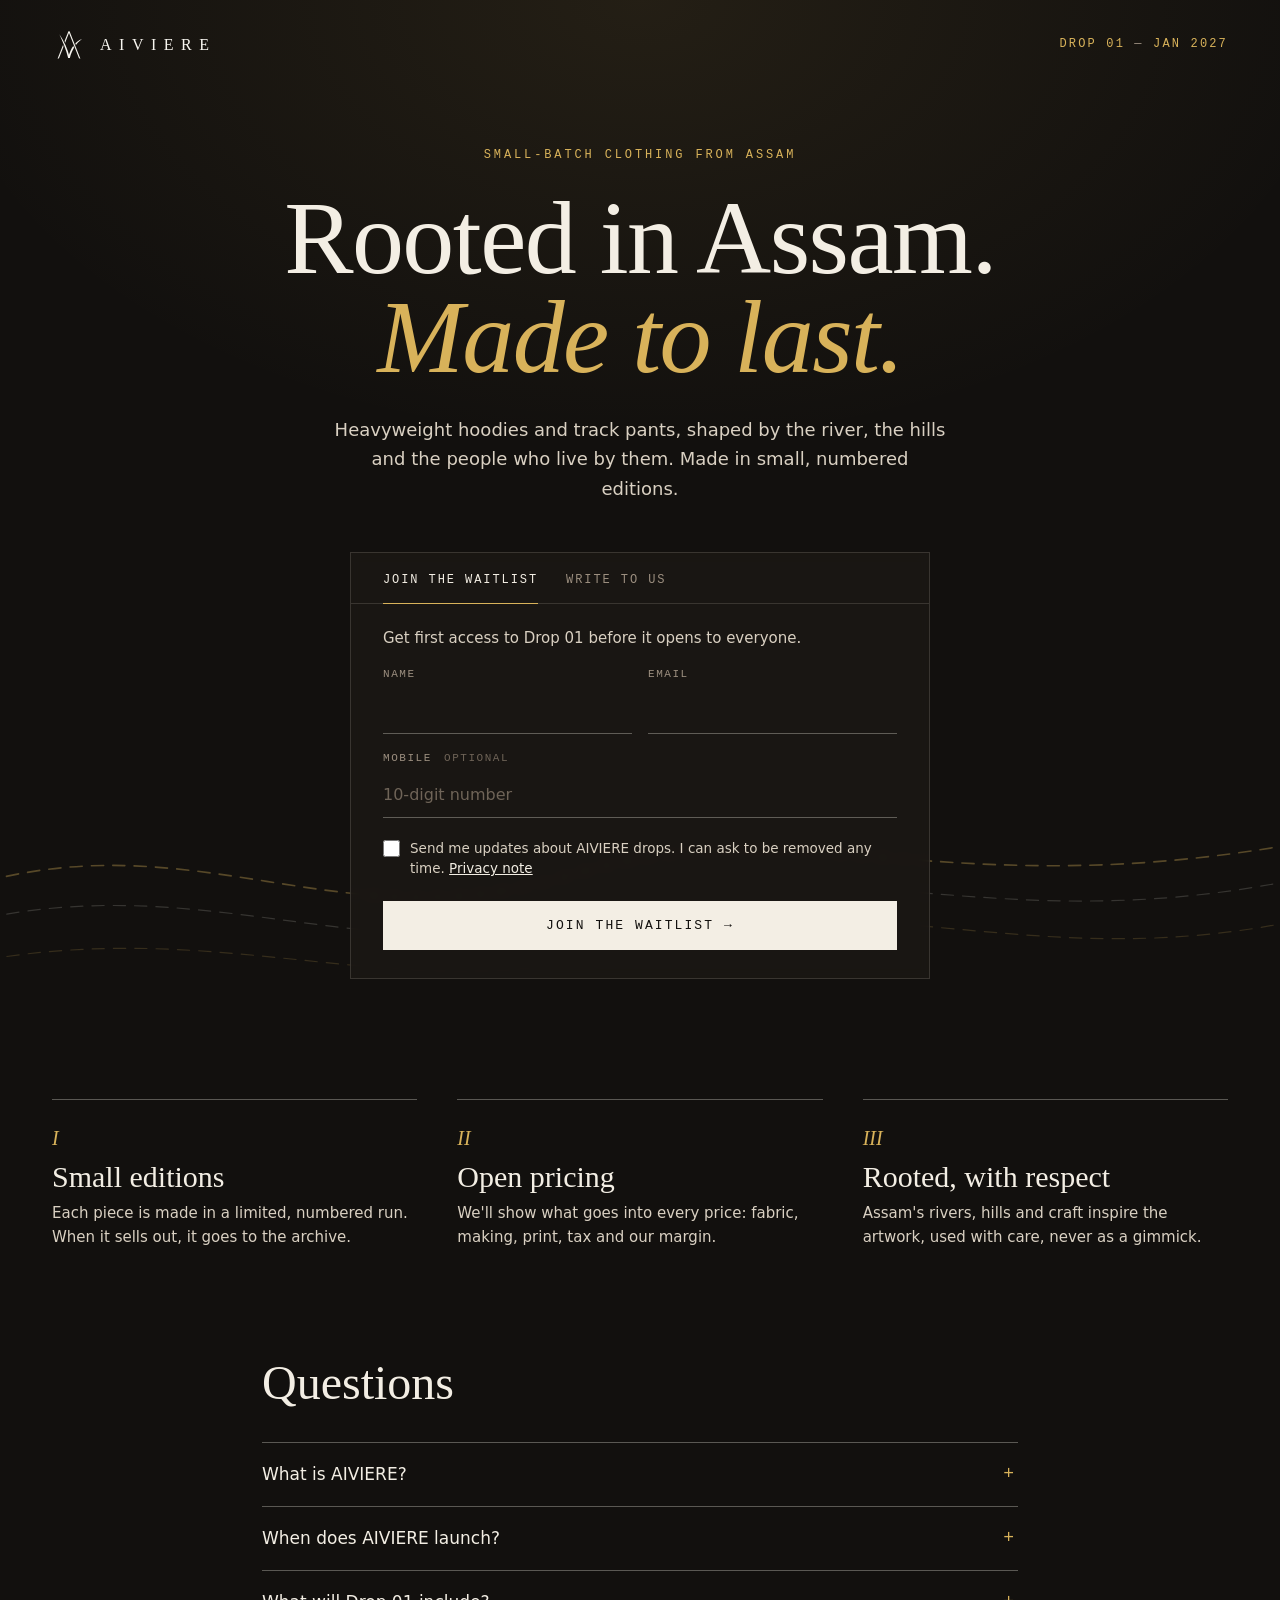
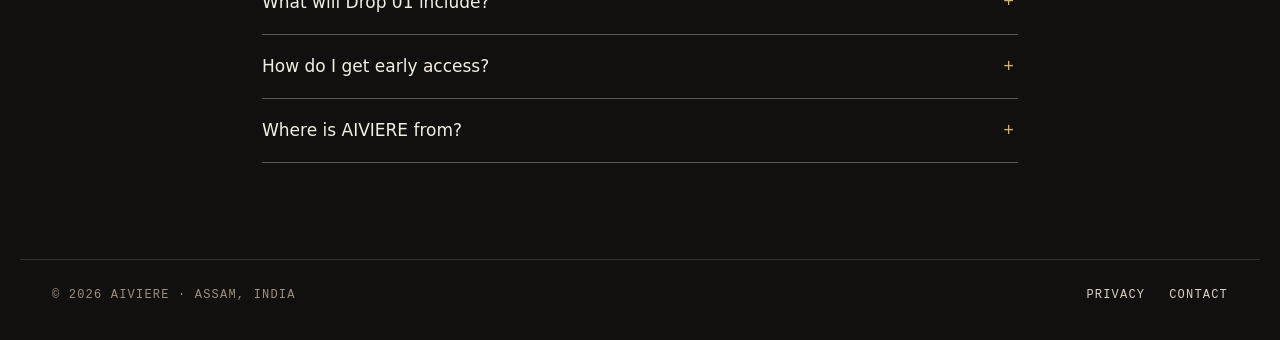
==== index.html @ 045b5335 "First version of the coming-soon page" ====
<!doctype html>
<html lang="en">
<head>
<meta charset="utf-8">
<meta http-equiv="Content-Security-Policy" content="default-src 'self'; style-src 'self' https://fonts.googleapis.com; font-src https://fonts.gstatic.com; img-src 'self' data:; script-src 'self'; connect-src https://api.web3forms.com; form-action 'none'; base-uri 'self'">
<meta name="viewport" content="width=device-width, initial-scale=1">
<title>AIVIERE — Clothing from Assam · Drop 01, January 2027</title>
<meta name="description" content="AIVIERE is a small-batch clothing label from Assam, India: heavyweight hoodies and track pants in limited, numbered editions. Drop 01 opens January 2027. Join the waitlist for early access.">
<link rel="canonical" href="https://aiviere.in/">
<meta name="theme-color" content="#12100E">
<meta property="og:type" content="website">
<meta property="og:site_name" content="AIVIERE">
<meta property="og:title" content="AIVIERE — Drop 01, January 2027">
<meta property="og:description" content="A small-batch clothing label from Assam. Join the waitlist for early access to Drop 01.">
<meta property="og:url" content="https://aiviere.in/">
<meta property="og:image" content="https://aiviere.in/assets/og-image.png">
<meta name="robots" content="index, follow">
<meta property="og:locale" content="en_IN">
<meta property="og:image:width" content="1200">
<meta property="og:image:height" content="630">
<meta property="og:image:alt" content="AIVIERE monogram">
<meta name="twitter:card" content="summary_large_image">
<meta name="twitter:title" content="AIVIERE — Drop 01, January 2027">
<meta name="twitter:description" content="A small-batch clothing label from Assam. Join the waitlist for early access to Drop 01.">
<meta name="twitter:image" content="https://aiviere.in/assets/og-image.png">
<script type="application/ld+json">
{
 "@context": "https://schema.org",
 "@graph": [
  {
   "@type": "Organization",
   "@id": "https://aiviere.in/#org",
   "name": "AIVIERE",
   "alternateName": "Aiviere",
   "url": "https://aiviere.in/",
   "logo": "https://aiviere.in/assets/og-image.png",
   "description": "Small-batch clothing label from Assam, India. Heavyweight hoodies and track pants in limited, numbered editions.",
   "address": {
    "@type": "PostalAddress",
    "addressRegion": "Assam",
    "addressCountry": "IN"
   }
  },
  {
   "@type": "WebSite",
   "@id": "https://aiviere.in/#website",
   "name": "AIVIERE",
   "url": "https://aiviere.in/",
   "inLanguage": "en-IN",
   "publisher": {
    "@id": "https://aiviere.in/#org"
   }
  },
  {
   "@type": "FAQPage",
   "@id": "https://aiviere.in/#faq",
   "mainEntity": [
    {
     "@type": "Question",
     "name": "What is AIVIERE?",
     "acceptedAnswer": {
      "@type": "Answer",
      "text": "AIVIERE is a small-batch clothing label from Assam, India. We make heavyweight hoodies and track pants in limited, numbered editions, with artwork inspired by Assam's rivers, hills and people."
     }
    },
    {
     "@type": "Question",
     "name": "When does AIVIERE launch?",
     "acceptedAnswer": {
      "@type": "Answer",
      "text": "Our first collection, Drop 01, opens in January 2027 on aiviere.in."
     }
    },
    {
     "@type": "Question",
     "name": "What will Drop 01 include?",
     "acceptedAnswer": {
      "@type": "Answer",
      "text": "Drop 01 is five pieces: three heavyweight hoodies and two pairs of track pants, each made in a limited, numbered edition."
     }
    },
    {
     "@type": "Question",
     "name": "How do I get early access?",
     "acceptedAnswer": {
      "@type": "Answer",
      "text": "Join the waitlist on this page. Waitlist members get first access to Drop 01 before it opens to everyone, and a note when it goes live."
     }
    },
    {
     "@type": "Question",
     "name": "Where is AIVIERE from?",
     "acceptedAnswer": {
      "@type": "Answer",
      "text": "AIVIERE is from Assam, in northeast India. The Brahmaputra, the hills and the craft of the region shape every design."
     }
    }
   ]
  }
 ]
}
</script>
<link rel="icon" href="assets/monogram-chocolate.svg" type="image/svg+xml">
<link rel="apple-touch-icon" href="assets/og-image.png">
<link rel="preconnect" href="https://fonts.googleapis.com">
<link rel="preconnect" href="https://fonts.gstatic.com" crossorigin>
<link href="https://fonts.googleapis.com/css2?family=Cormorant+Garamond:ital,wght@0,400;0,500;1,400&family=DM+Mono:wght@400;500&family=Hanken+Grotesk:wght@400;500;600&display=swap" rel="stylesheet">
<link rel="stylesheet" href="styles.css">
</head>
<body>

<header class="site-header">
  <a href="./" class="brand" aria-label="AIVIERE home">
    <img src="assets/monogram-ivory.svg" alt="" width="34" height="34">
    <img src="assets/wordmark-ivory.svg" alt="AIVIERE" class="wordmark">
  </a>
  <span class="header-note">Drop 01 <span class="sep">—</span> Jan 2027</span>
</header>

<main>
  <section class="hero">
    <svg class="river" viewBox="0 0 1440 600" preserveAspectRatio="none" aria-hidden="true">
      <path class="r r1" d="M-40,420 C220,360 380,470 640,410 C900,350 1060,440 1480,380"></path>
      <path class="r r2" d="M-40,450 C240,400 420,500 680,440 C940,380 1120,470 1480,410"></path>
      <path class="r r3" d="M-40,485 C260,440 460,530 720,470 C980,410 1160,500 1480,445"></path>
    </svg>

    <div class="hero-inner">
      <p class="eyebrow">Small-batch clothing from Assam</p>
      <h1>Rooted in Assam.<br><em>Made to last.</em></h1>
      <p class="lede">Heavyweight hoodies and track pants, shaped by the river, the hills and the people who live by them. Made in small, numbered editions.</p>

      <div class="card" id="join">
        <div class="tabs" role="tablist" aria-label="Choose a form">
          <button type="button" role="tab" id="tab-waitlist" aria-controls="form-waitlist" aria-selected="true" class="tab">Join the waitlist</button>
          <button type="button" role="tab" id="tab-contact" aria-controls="form-contact" aria-selected="false" class="tab" tabindex="-1">Write to us</button>
        </div>

        <form id="form-waitlist" class="form" role="tabpanel" aria-labelledby="tab-waitlist" novalidate>
          <input type="hidden" name="type" value="waitlist">
          <div class="hp" aria-hidden="true"><label>Website <input type="text" name="website" tabindex="-1" autocomplete="off"></label></div>
          <p class="form-intro">Get first access to Drop 01 before it opens to everyone.</p>
          <div class="row">
            <label class="field"><span>Name</span><input type="text" name="name" autocomplete="name" maxlength="80" required></label>
            <label class="field"><span>Email</span><input type="email" name="email" autocomplete="email" maxlength="120" required></label>
          </div>
          <label class="field"><span>Mobile <i>optional</i></span><input type="tel" name="phone" autocomplete="tel" inputmode="tel" maxlength="16" placeholder="10-digit number"></label>
          <label class="check"><input type="checkbox" name="consent" value="yes" required><span>Send me updates about AIVIERE drops. I can ask to be removed any time. <a href="privacy.html">Privacy note</a></span></label>
          <button type="submit" class="btn">Join the waitlist <span aria-hidden="true">→</span></button>
          <p class="status" role="status" aria-live="polite"></p>
        </form>

        <form id="form-contact" class="form" role="tabpanel" aria-labelledby="tab-contact" novalidate hidden>
          <input type="hidden" name="type" value="contact">
          <div class="hp" aria-hidden="true"><label>Website <input type="text" name="website" tabindex="-1" autocomplete="off"></label></div>
          <p class="form-intro">Questions, collaborations or press. We'll reply by email.</p>
          <div class="row">
            <label class="field"><span>Name</span><input type="text" name="name" autocomplete="name" maxlength="80" required></label>
            <label class="field"><span>Email</span><input type="email" name="email" autocomplete="email" maxlength="120" required></label>
          </div>
          <label class="field"><span>Message</span><textarea name="message" rows="4" maxlength="2000" required></textarea></label>
          <button type="submit" class="btn">Send message <span aria-hidden="true">→</span></button>
          <p class="status" role="status" aria-live="polite"></p>
        </form>

        <div class="done" hidden tabindex="-1">
          <img src="assets/monogram-ivory.svg" alt="" width="44" height="44">
          <h2 class="done-title">You're on the list.</h2>
          <p class="done-text">We'll write to you before Drop 01 opens.</p>
        </div>
      </div>
    </div>
  </section>

  <section class="pillars" aria-label="What AIVIERE stands for">
    <article>
      <span class="num">I</span>
      <h2>Small editions</h2>
      <p>Each piece is made in a limited, numbered run. When it sells out, it goes to the archive.</p>
    </article>
    <article>
      <span class="num">II</span>
      <h2>Open pricing</h2>
      <p>We'll show what goes into every price: fabric, making, print, tax and our margin.</p>
    </article>
    <article>
      <span class="num">III</span>
      <h2>Rooted, with respect</h2>
      <p>Assam's rivers, hills and craft inspire the artwork, used with care, never as a gimmick.</p>
    </article>
  </section>

  <section class="faq" id="faq" aria-labelledby="faq-title">
    <h2 id="faq-title">Questions</h2>
    <details>
      <summary>What is AIVIERE?</summary>
      <p>AIVIERE is a small-batch clothing label from Assam, India. We make heavyweight hoodies and track pants in limited, numbered editions, with artwork inspired by Assam's rivers, hills and people.</p>
    </details>
    <details>
      <summary>When does AIVIERE launch?</summary>
      <p>Our first collection, Drop 01, opens in January 2027 on aiviere.in.</p>
    </details>
    <details>
      <summary>What will Drop 01 include?</summary>
      <p>Drop 01 is five pieces: three heavyweight hoodies and two pairs of track pants, each made in a limited, numbered edition.</p>
    </details>
    <details>
      <summary>How do I get early access?</summary>
      <p>Join the waitlist on this page. Waitlist members get first access to Drop 01 before it opens to everyone, and a note when it goes live.</p>
    </details>
    <details>
      <summary>Where is AIVIERE from?</summary>
      <p>AIVIERE is from Assam, in northeast India. The Brahmaputra, the hills and the craft of the region shape every design.</p>
    </details>
  </section>
</main>

<footer class="site-footer">
  <p>© 2026 AIVIERE · Assam, India</p>
  <nav aria-label="Footer"><a href="privacy.html">Privacy</a><a href="#join" data-open="contact">Contact</a></nav>
</footer>

<script src="app.js" defer></script>
</body>
</html>
---- styles.css ----
:root {
  --bg: #12100E;
  --bg-2: #1B1814;
  --ivory: #F3EEE4;
  --text: #D9D0C2;
  --muted: #9C8F80;
  --line: rgba(243, 238, 228, 0.14);
  --line-strong: rgba(243, 238, 228, 0.32);
  --gold: #D8B25A;
  --gold-deep: #A67C00;
  --error: #F08A7A;
  --serif: 'Cormorant Garamond', Georgia, serif;
  --sans: 'Hanken Grotesk', system-ui, -apple-system, 'Segoe UI', sans-serif;
  --mono: 'DM Mono', ui-monospace, Menlo, monospace;
}

*, *::before, *::after { box-sizing: border-box; }
[hidden] { display: none !important; }
html { -webkit-text-size-adjust: 100%; scroll-behavior: smooth; }
body {
  margin: 0;
  background: radial-gradient(ellipse 80% 640px at 50% 0%, rgba(216, 178, 90, 0.09), transparent 70%) no-repeat, var(--bg);
  color: var(--text);
  font-family: var(--sans);
  font-size: 16px;
  line-height: 1.6;
}
img { display: block; max-width: 100%; }
a { color: inherit; }
:focus-visible { outline: 2px solid var(--gold); outline-offset: 3px; }

/* Header */
.site-header {
  position: relative;
  z-index: 2;
  max-width: 1240px;
  margin: 0 auto;
  padding: 28px 32px;
  display: flex;
  justify-content: space-between;
  align-items: center;
}
.brand { display: flex; align-items: center; gap: 14px; text-decoration: none; }
.brand .wordmark { height: 16px; width: auto; }
.header-note {
  font-family: var(--mono);
  font-size: 12px;
  letter-spacing: 0.18em;
  text-transform: uppercase;
  color: var(--gold);
}
.header-note .sep { color: var(--muted); }

/* Hero */
.hero {
  position: relative;
  overflow: hidden;
  padding: 56px 32px 120px;
}
.river {
  position: absolute;
  left: 0;
  bottom: 0;
  width: 100%;
  height: 70%;
  pointer-events: none;
}
.river .r { fill: none; stroke-linecap: round; stroke-dasharray: 14 10; animation: flow 18s linear infinite; }
.river .r1 { stroke: rgba(216, 178, 90, 0.35); stroke-width: 1.4; }
.river .r2 { stroke: rgba(243, 238, 228, 0.16); stroke-width: 1; animation-duration: 24s; }
.river .r3 { stroke: rgba(216, 178, 90, 0.18); stroke-width: 1; animation-duration: 30s; }
@keyframes flow { to { stroke-dashoffset: -480; } }

.hero-inner {
  position: relative;
  z-index: 1;
  max-width: 760px;
  margin: 0 auto;
  text-align: center;
}
.eyebrow {
  margin: 0 0 24px;
  font-family: var(--mono);
  font-size: 12px;
  letter-spacing: 0.24em;
  text-transform: uppercase;
  color: var(--gold);
}
h1 {
  margin: 0;
  font-family: var(--serif);
  font-weight: 400;
  font-size: clamp(48px, 8.4vw, 104px);
  line-height: 0.95;
  letter-spacing: -0.015em;
  color: var(--ivory);
}
h1 em { font-style: italic; color: var(--gold); }
.lede {
  margin: 28px auto 0;
  max-width: 34em;
  font-size: 18px;
  line-height: 1.65;
  color: var(--text);
}

/* Form card */
.card {
  margin: 48px auto 0;
  max-width: 580px;
  text-align: left;
  background: rgba(27, 24, 20, 0.86);
  border: 1px solid var(--line);
  backdrop-filter: blur(6px);
  -webkit-backdrop-filter: blur(6px);
  padding: 0 32px 28px;
  scroll-margin-top: 24px;
}
.tabs { display: flex; gap: 28px; border-bottom: 1px solid var(--line); margin: 0 -32px 22px; padding: 0 32px; }
.tab {
  appearance: none;
  background: none;
  border: 0;
  border-bottom: 1px solid transparent;
  margin-bottom: -1px;
  padding: 20px 0 16px;
  font-family: var(--mono);
  font-size: 12px;
  letter-spacing: 0.16em;
  text-transform: uppercase;
  color: var(--muted);
  cursor: pointer;
}
.tab:hover { color: var(--ivory); }
.tab[aria-selected="true"] { color: var(--ivory); border-bottom-color: var(--gold); }

.form { display: flex; flex-direction: column; gap: 16px; }
.form-intro { margin: 0; font-size: 15px; color: var(--text); }
.row { display: grid; grid-template-columns: 1fr 1fr; gap: 16px; }
.field { display: flex; flex-direction: column; gap: 6px; }
.field > span {
  font-family: var(--mono);
  font-size: 11px;
  letter-spacing: 0.14em;
  text-transform: uppercase;
  color: var(--muted);
}
.field i { font-style: normal; color: #6F6458; margin-left: 4px; }
.field input, .field textarea {
  width: 100%;
  font: inherit;
  font-size: 16px;
  color: var(--ivory);
  background: transparent;
  border: 0;
  border-bottom: 1px solid var(--line-strong);
  border-radius: 0;
  padding: 8px 0 10px;
}
.field input::placeholder { color: #6F6458; }
.field textarea { resize: vertical; min-height: 96px; }
.field input:focus, .field textarea:focus { outline: none; border-bottom-color: var(--gold); }
.field input:focus-visible, .field textarea:focus-visible { outline: none; box-shadow: 0 1px 0 0 var(--gold); }
.field input[aria-invalid="true"], .field textarea[aria-invalid="true"] { border-bottom-color: var(--error); }
.check { display: flex; gap: 10px; align-items: flex-start; font-size: 13.5px; line-height: 1.5; color: var(--text); margin-top: 4px; }
.check input { width: 17px; height: 17px; margin: 2px 0 0; accent-color: var(--gold); flex: 0 0 auto; }
.check a { color: var(--ivory); }
.btn {
  appearance: none;
  border: 0;
  background: var(--ivory);
  color: var(--bg);
  font-family: var(--mono);
  font-size: 13px;
  font-weight: 500;
  letter-spacing: 0.16em;
  text-transform: uppercase;
  padding: 17px 20px;
  cursor: pointer;
  margin-top: 6px;
  transition: background 0.2s ease;
}
.btn:hover { background: var(--gold); }
.btn[disabled] { opacity: 0.6; cursor: wait; }
.status { margin: 0; min-height: 1.4em; font-size: 14px; }
.status:empty { display: none; }
.status.error { color: var(--error); }
.hp { position: absolute; left: -10000px; width: 1px; height: 1px; overflow: hidden; }

.done { text-align: center; padding: 40px 8px 20px; display: flex; flex-direction: column; align-items: center; gap: 10px; outline: none; }
.done-title { margin: 8px 0 0; font-family: var(--serif); font-weight: 400; font-size: 40px; line-height: 1.1; color: var(--ivory); }
.done-text { margin: 0; }

/* Pillars */
.pillars {
  max-width: 1240px;
  margin: 0 auto;
  padding: 0 32px 96px;
  display: grid;
  grid-template-columns: repeat(3, minmax(0, 1fr));
  gap: 40px;
}
.pillars article { border-top: 1px solid var(--line-strong); padding-top: 22px; }
.pillars .num { font-family: var(--serif); font-style: italic; font-size: 20px; color: var(--gold); }
.pillars h2 { margin: 6px 0 8px; font-family: var(--serif); font-weight: 400; font-size: 30px; line-height: 1.1; color: var(--ivory); }
.pillars p { margin: 0; font-size: 15px; color: var(--text); }

/* Footer */
.site-footer {
  border-top: 1px solid var(--line);
  max-width: 1240px;
  margin: 0 auto;
  padding: 26px 32px 34px;
  display: flex;
  flex-wrap: wrap;
  justify-content: space-between;
  gap: 12px 24px;
  font-family: var(--mono);
  font-size: 12px;
  letter-spacing: 0.1em;
  text-transform: uppercase;
  color: var(--muted);
}
.site-footer p { margin: 0; }
.site-footer nav { display: flex; gap: 24px; }
.site-footer a { text-decoration: none; color: var(--text); }
.site-footer a:hover { color: var(--gold); }

/* Privacy page */
.doc { max-width: 720px; margin: 0 auto; padding: 40px 32px 96px; }
.doc h1 { font-size: clamp(44px, 7vw, 72px); margin-top: 12px; }
.doc h2 { margin: 40px 0 8px; font-family: var(--serif); font-weight: 400; font-size: 30px; color: var(--ivory); }
.doc p, .doc li { font-size: 16px; }
.doc strong { color: var(--ivory); font-weight: 600; }
.doc a { color: var(--gold); }
.doc .updated { font-family: var(--mono); font-size: 12px; letter-spacing: 0.16em; text-transform: uppercase; color: var(--gold); margin: 0; }

@media (max-width: 860px) {
  .pillars { grid-template-columns: 1fr; gap: 28px; padding-bottom: 72px; }
}
@media (max-width: 560px) {
  .site-header { padding: 20px 16px; }
  .brand .wordmark { height: 13px; }
  .header-note { font-size: 10.5px; letter-spacing: 0.12em; }
  .hero { padding: 36px 16px 88px; }
  .lede { font-size: 16.5px; }
  .card { padding: 0 20px 22px; margin-top: 36px; }
  .tabs { margin: 0 -20px 20px; padding: 0 20px; gap: 22px; }
  .tab { font-size: 11px; letter-spacing: 0.12em; }
  .row { grid-template-columns: 1fr; }
  .pillars { padding: 0 16px 64px; }
  .site-footer { padding: 22px 16px 30px; }
  .doc { padding: 24px 16px 72px; }
}
@media (prefers-reduced-motion: reduce) {
  html { scroll-behavior: auto; }
  .river .r { animation: none; }
}

/* FAQ */
.faq { max-width: 820px; margin: 0 auto; padding: 0 32px 96px; }
.faq h2 { margin: 0 0 20px; font-family: var(--serif); font-weight: 400; font-size: clamp(34px, 5vw, 48px); color: var(--ivory); }
.faq details { border-top: 1px solid var(--line-strong); }
.faq details:last-of-type { border-bottom: 1px solid var(--line-strong); }
.faq summary {
  list-style: none;
  cursor: pointer;
  padding: 18px 36px 18px 0;
  position: relative;
  font-size: 17px;
  color: var(--ivory);
}
.faq summary::-webkit-details-marker { display: none; }
.faq summary::after {
  content: '+';
  position: absolute;
  right: 4px;
  top: 50%;
  transform: translateY(-50%);
  font-family: var(--mono);
  font-size: 18px;
  color: var(--gold);
}
.faq details[open] summary::after { content: '−'; }
.faq details p { margin: 0 0 20px; max-width: 40em; color: var(--text); }
@media (max-width: 560px) { .faq { padding: 0 16px 64px; } }
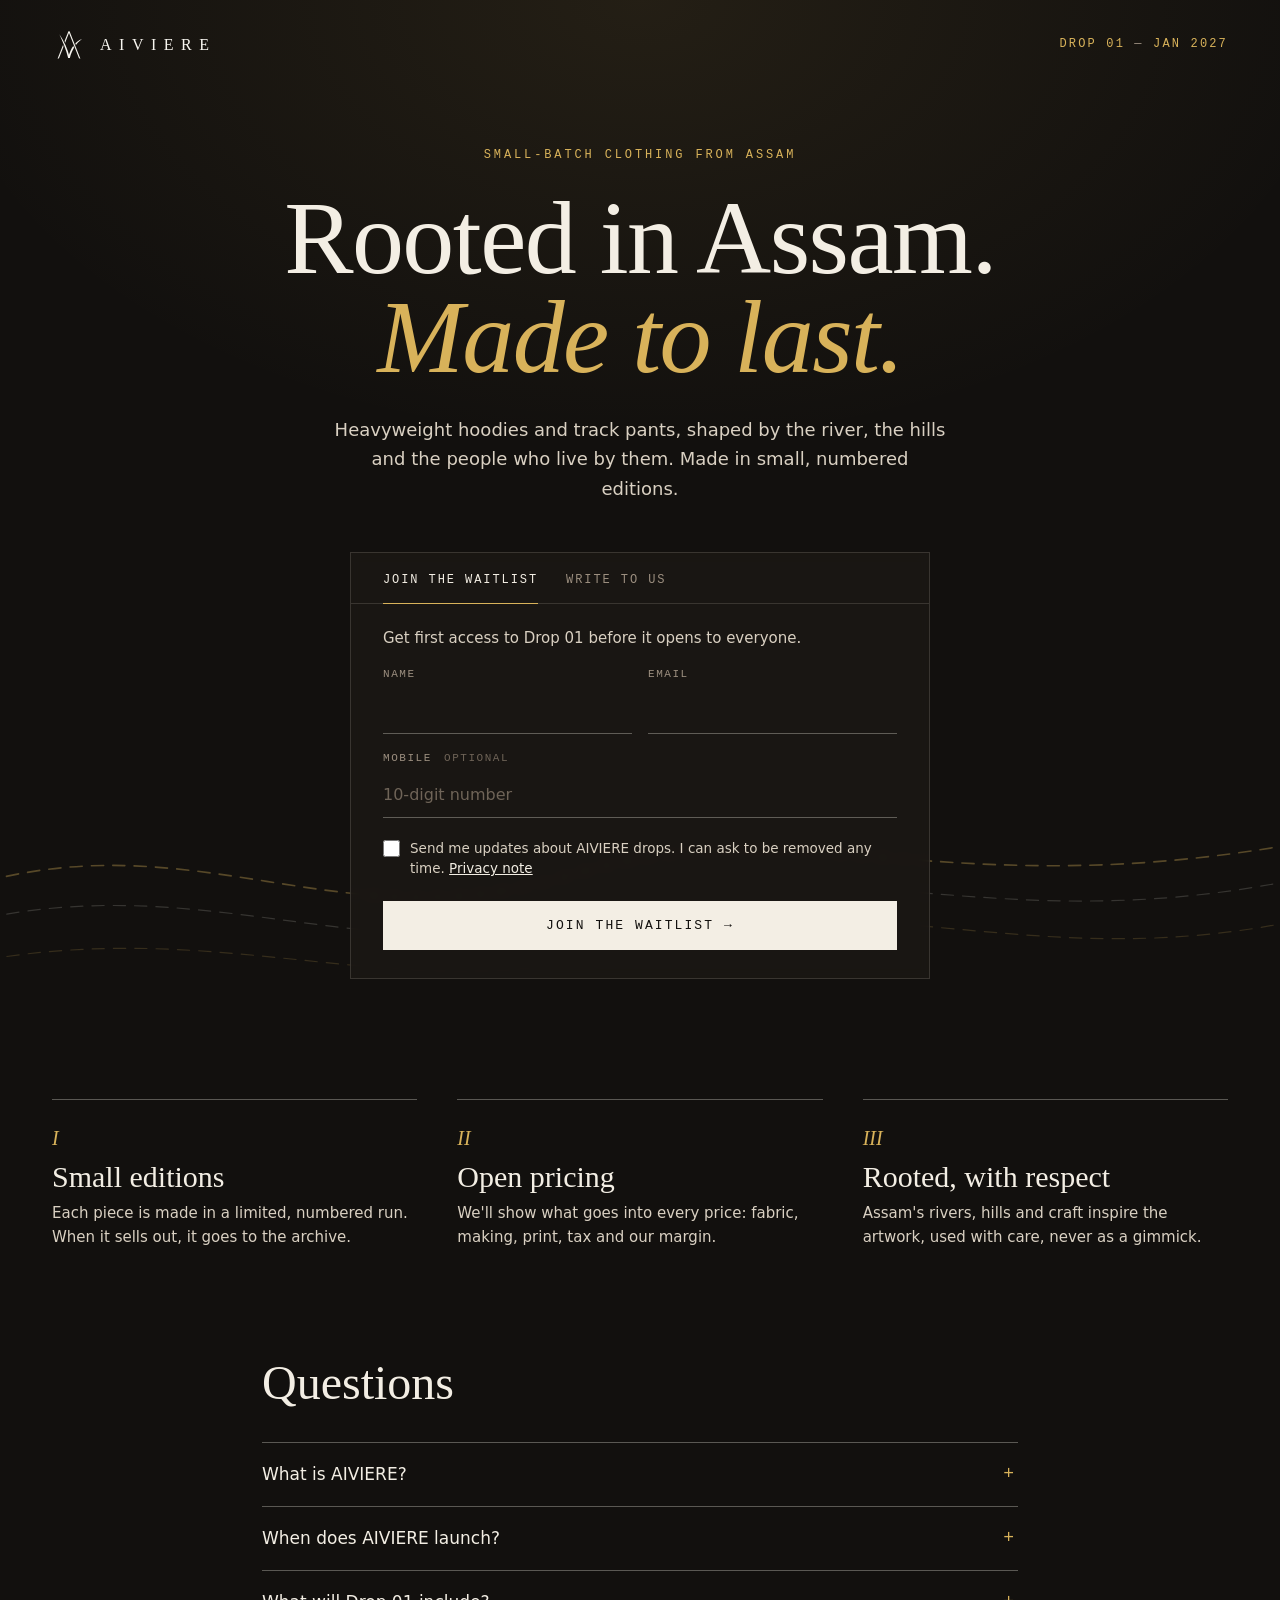
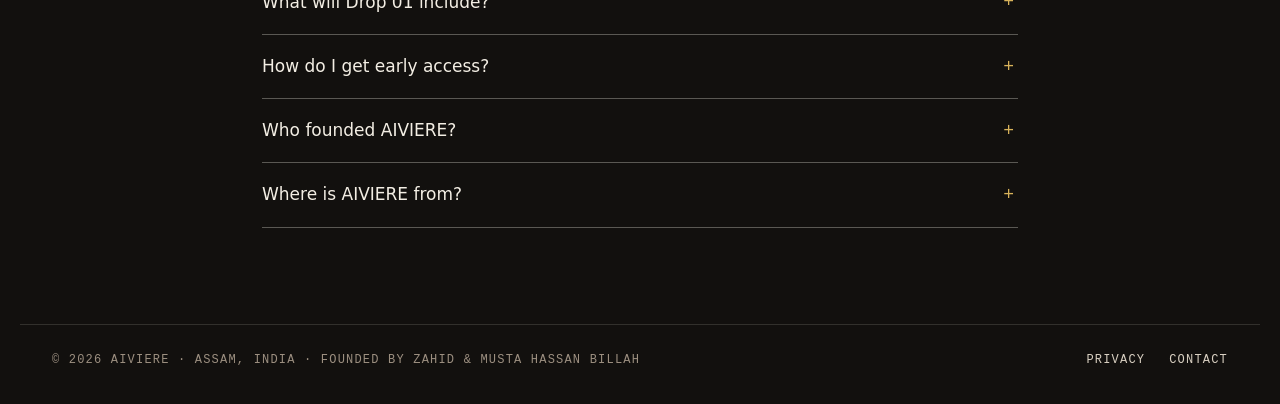
==== commit d67c71fe: "Founder profiles and name spelling" ====
--- a/index.html
+++ b/index.html
@@ -15,6 +15,7 @@
 <meta property="og:url" content="https://aiviere.in/">
 <meta property="og:image" content="https://aiviere.in/assets/og-image.png">
 <meta name="robots" content="index, follow">
+<meta name="author" content="Mozahidul Islam (Zahid) and Musta Hassan Billah">
 <meta property="og:locale" content="en_IN">
 <meta property="og:image:width" content="1200">
 <meta property="og:image:height" content="630">
@@ -39,7 +40,34 @@
     "@type": "PostalAddress",
     "addressRegion": "Assam",
     "addressCountry": "IN"
-   }
+   },
+   "founder": [
+    {
+     "@type": "Person",
+     "name": "Mozahidul Islam",
+     "alternateName": "Zahid",
+     "jobTitle": "Founder",
+     "worksFor": {
+      "@id": "https://aiviere.in/#org"
+     },
+     "sameAs": [
+      "https://www.instagram.com/__zahid02/",
+      "https://www.linkedin.com/in/mozahidul-islam-23ba0a2b8/"
+     ]
+    },
+    {
+     "@type": "Person",
+     "name": "Musta Hassan Billah",
+     "jobTitle": "Co-founder",
+     "worksFor": {
+      "@id": "https://aiviere.in/#org"
+     },
+     "sameAs": [
+      "https://www.instagram.com/be_a_billah/",
+      "https://www.linkedin.com/in/musta-hasan-billah-656588335/"
+     ]
+    }
+   ]
   },
   {
    "@type": "WebSite",
@@ -85,6 +113,14 @@
      "acceptedAnswer": {
       "@type": "Answer",
       "text": "Join the waitlist on this page. Waitlist members get first access to Drop 01 before it opens to everyone, and a note when it goes live."
+     }
+    },
+    {
+     "@type": "Question",
+     "name": "Who founded AIVIERE?",
+     "acceptedAnswer": {
+      "@type": "Answer",
+      "text": "AIVIERE was founded in Assam by Mozahidul Islam (known as Zahid), founder, and Musta Hassan Billah, co-founder."
      }
     },
     {
@@ -209,6 +245,10 @@
       <p>Join the waitlist on this page. Waitlist members get first access to Drop 01 before it opens to everyone, and a note when it goes live.</p>
     </details>
     <details>
+      <summary>Who founded AIVIERE?</summary>
+      <p>AIVIERE was founded in Assam by Mozahidul Islam (known as Zahid), founder, and Musta Hassan Billah, co-founder.</p>
+    </details>
+    <details>
       <summary>Where is AIVIERE from?</summary>
       <p>AIVIERE is from Assam, in northeast India. The Brahmaputra, the hills and the craft of the region shape every design.</p>
     </details>
@@ -216,7 +256,7 @@
 </main>
 
 <footer class="site-footer">
-  <p>© 2026 AIVIERE · Assam, India</p>
+  <p>© 2026 AIVIERE · Assam, India · Founded by Zahid &amp; Musta Hassan Billah</p>
   <nav aria-label="Footer"><a href="privacy.html">Privacy</a><a href="#join" data-open="contact">Contact</a></nav>
 </footer>
 
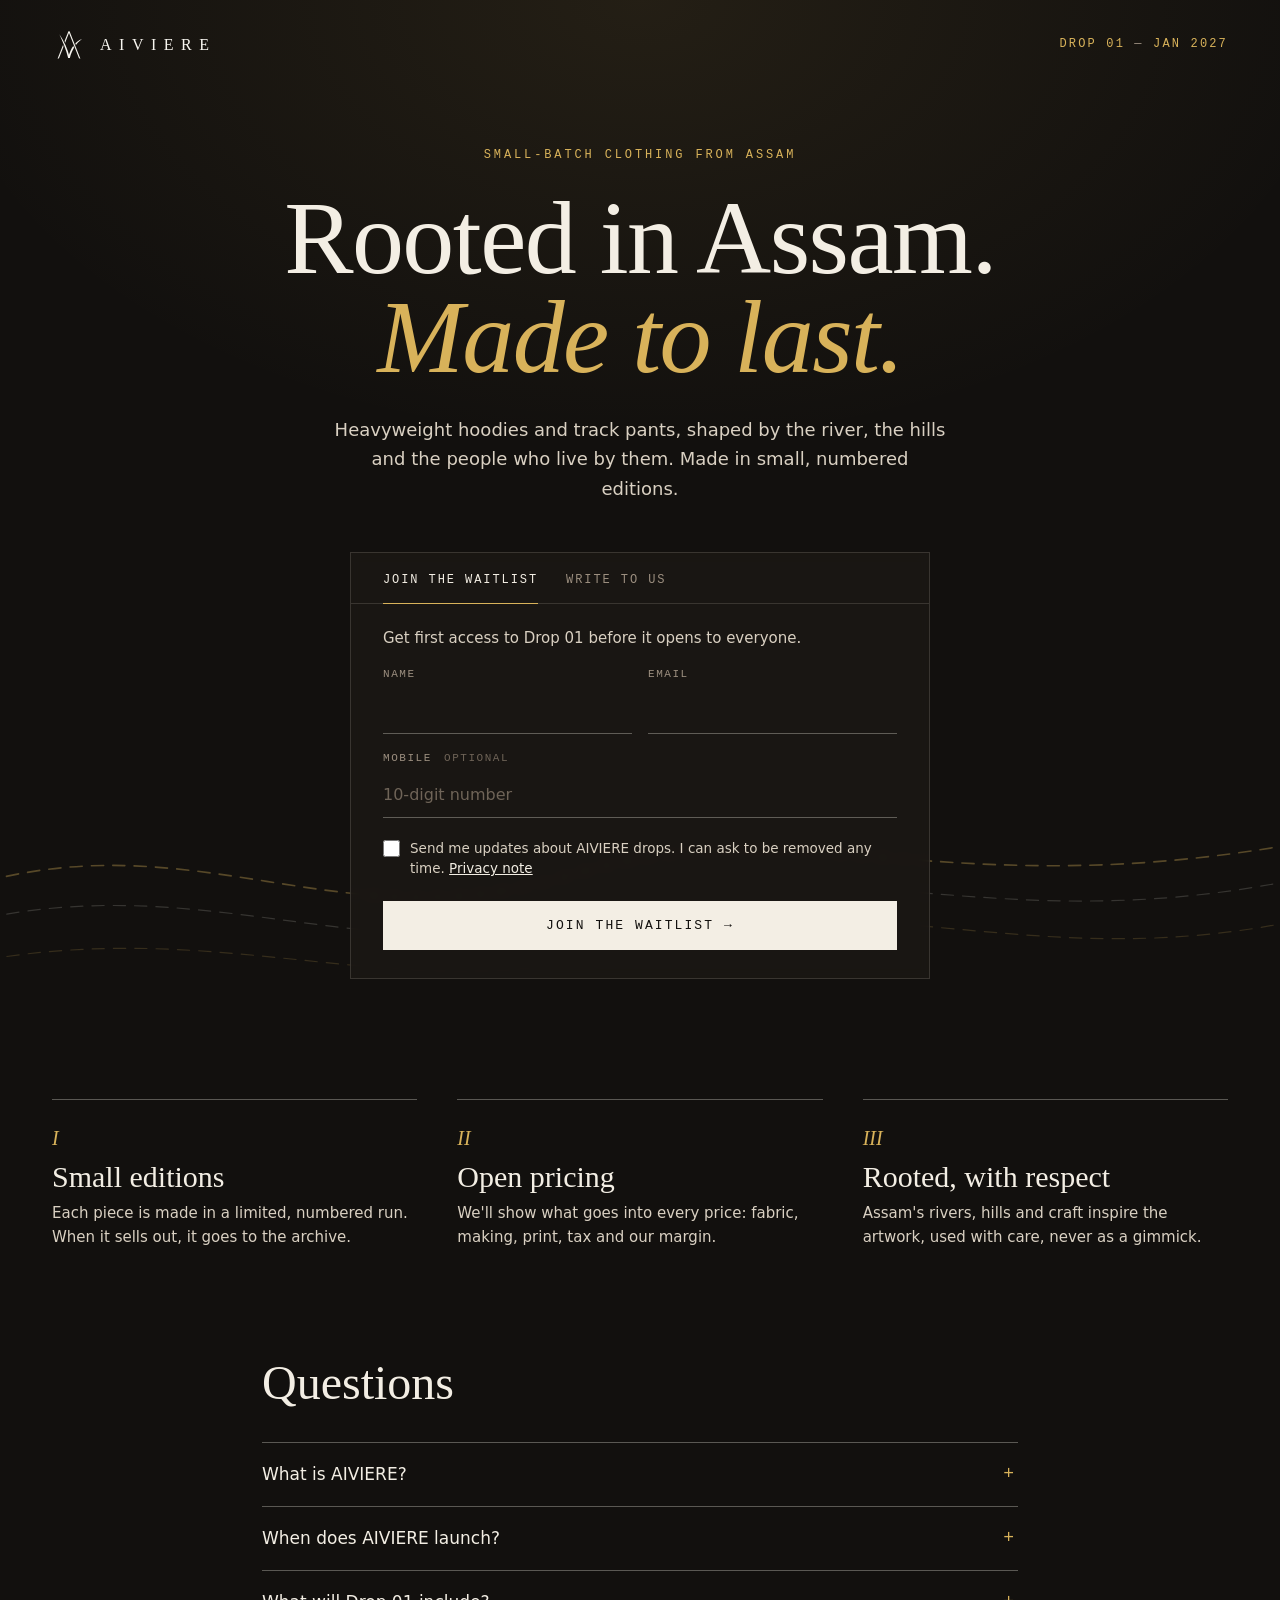
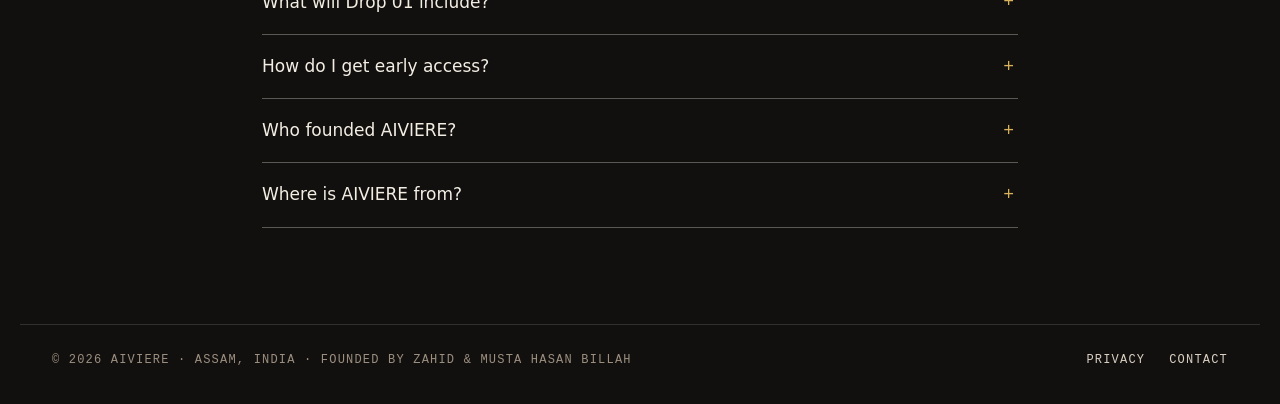
==== commit 54cea8c9: "Founder names and profiles" ====
--- a/index.html
+++ b/index.html
@@ -15,7 +15,7 @@
 <meta property="og:url" content="https://aiviere.in/">
 <meta property="og:image" content="https://aiviere.in/assets/og-image.png">
 <meta name="robots" content="index, follow">
-<meta name="author" content="Mozahidul Islam (Zahid) and Musta Hassan Billah">
+<meta name="author" content="Mozahidul Islam (Zahid) and Musta Hasan Billah">
 <meta property="og:locale" content="en_IN">
 <meta property="og:image:width" content="1200">
 <meta property="og:image:height" content="630">
@@ -57,7 +57,7 @@
     },
     {
      "@type": "Person",
-     "name": "Musta Hassan Billah",
+     "name": "Musta Hasan Billah",
      "jobTitle": "Co-founder",
      "worksFor": {
       "@id": "https://aiviere.in/#org"
@@ -120,7 +120,7 @@
      "name": "Who founded AIVIERE?",
      "acceptedAnswer": {
       "@type": "Answer",
-      "text": "AIVIERE was founded in Assam by Mozahidul Islam (known as Zahid), founder, and Musta Hassan Billah, co-founder."
+      "text": "AIVIERE was founded in Assam by Mozahidul Islam (known as Zahid), founder, and Musta Hasan Billah, co-founder."
      }
     },
     {
@@ -246,7 +246,7 @@
     </details>
     <details>
       <summary>Who founded AIVIERE?</summary>
-      <p>AIVIERE was founded in Assam by Mozahidul Islam (known as Zahid), founder, and Musta Hassan Billah, co-founder.</p>
+      <p>AIVIERE was founded in Assam by Mozahidul Islam (known as Zahid), founder, and Musta Hasan Billah, co-founder.</p>
     </details>
     <details>
       <summary>Where is AIVIERE from?</summary>
@@ -256,7 +256,7 @@
 </main>
 
 <footer class="site-footer">
-  <p>© 2026 AIVIERE · Assam, India · Founded by Zahid &amp; Musta Hassan Billah</p>
+  <p>© 2026 AIVIERE · Assam, India · Founded by Zahid &amp; Musta Hasan Billah</p>
   <nav aria-label="Footer"><a href="privacy.html">Privacy</a><a href="#join" data-open="contact">Contact</a></nav>
 </footer>
 
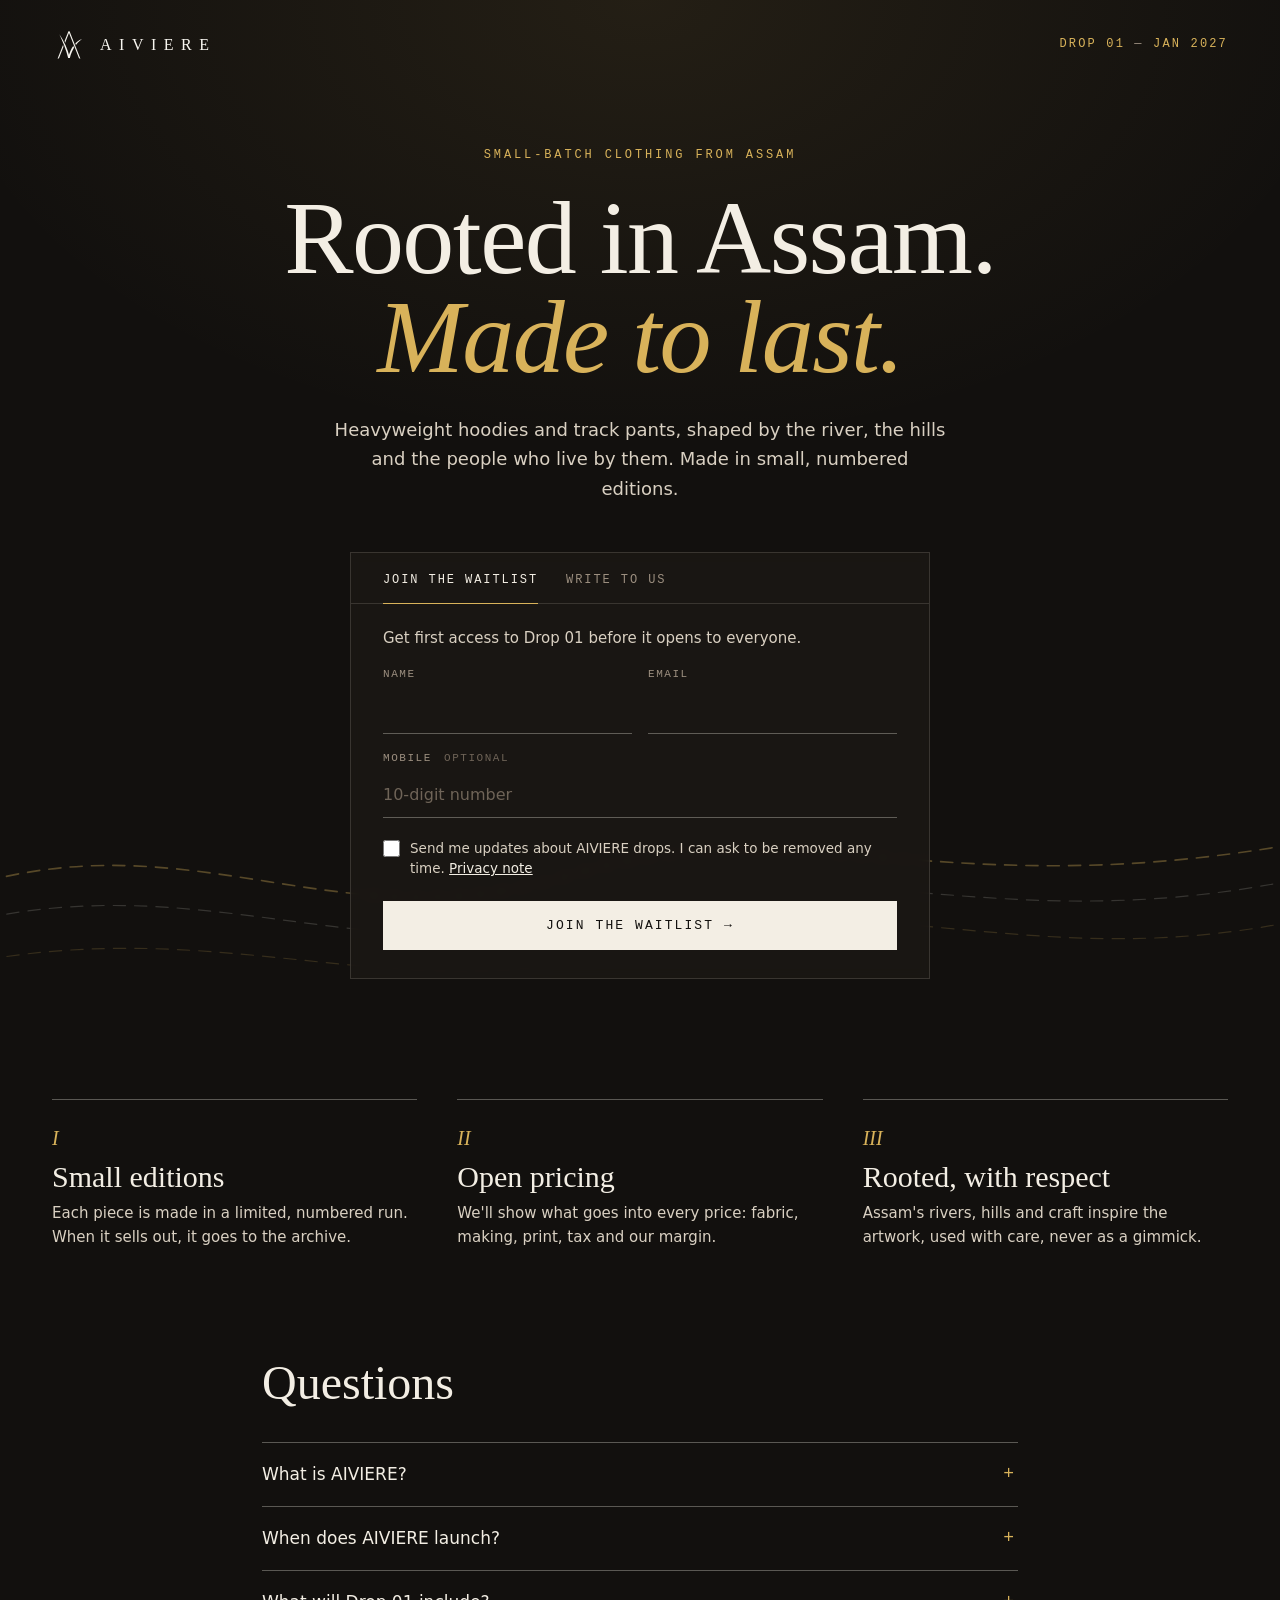
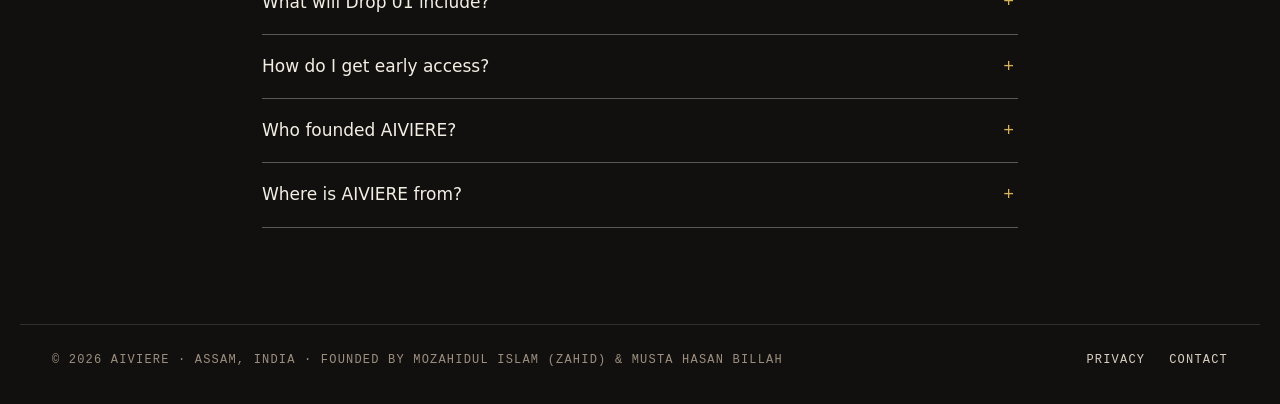
==== commit 3a0af21b: "Add Raushan Sheikh as co-founder" ====
--- a/index.html
+++ b/index.html
@@ -256,7 +256,7 @@
 </main>
 
 <footer class="site-footer">
-  <p>© 2026 AIVIERE · Assam, India · Founded by Zahid &amp; Musta Hasan Billah</p>
+  <p>© 2026 AIVIERE · Assam, India · Founded by Mozahidul Islam (Zahid) &amp; Musta Hasan Billah</p>
   <nav aria-label="Footer"><a href="privacy.html">Privacy</a><a href="#join" data-open="contact">Contact</a></nav>
 </footer>
 
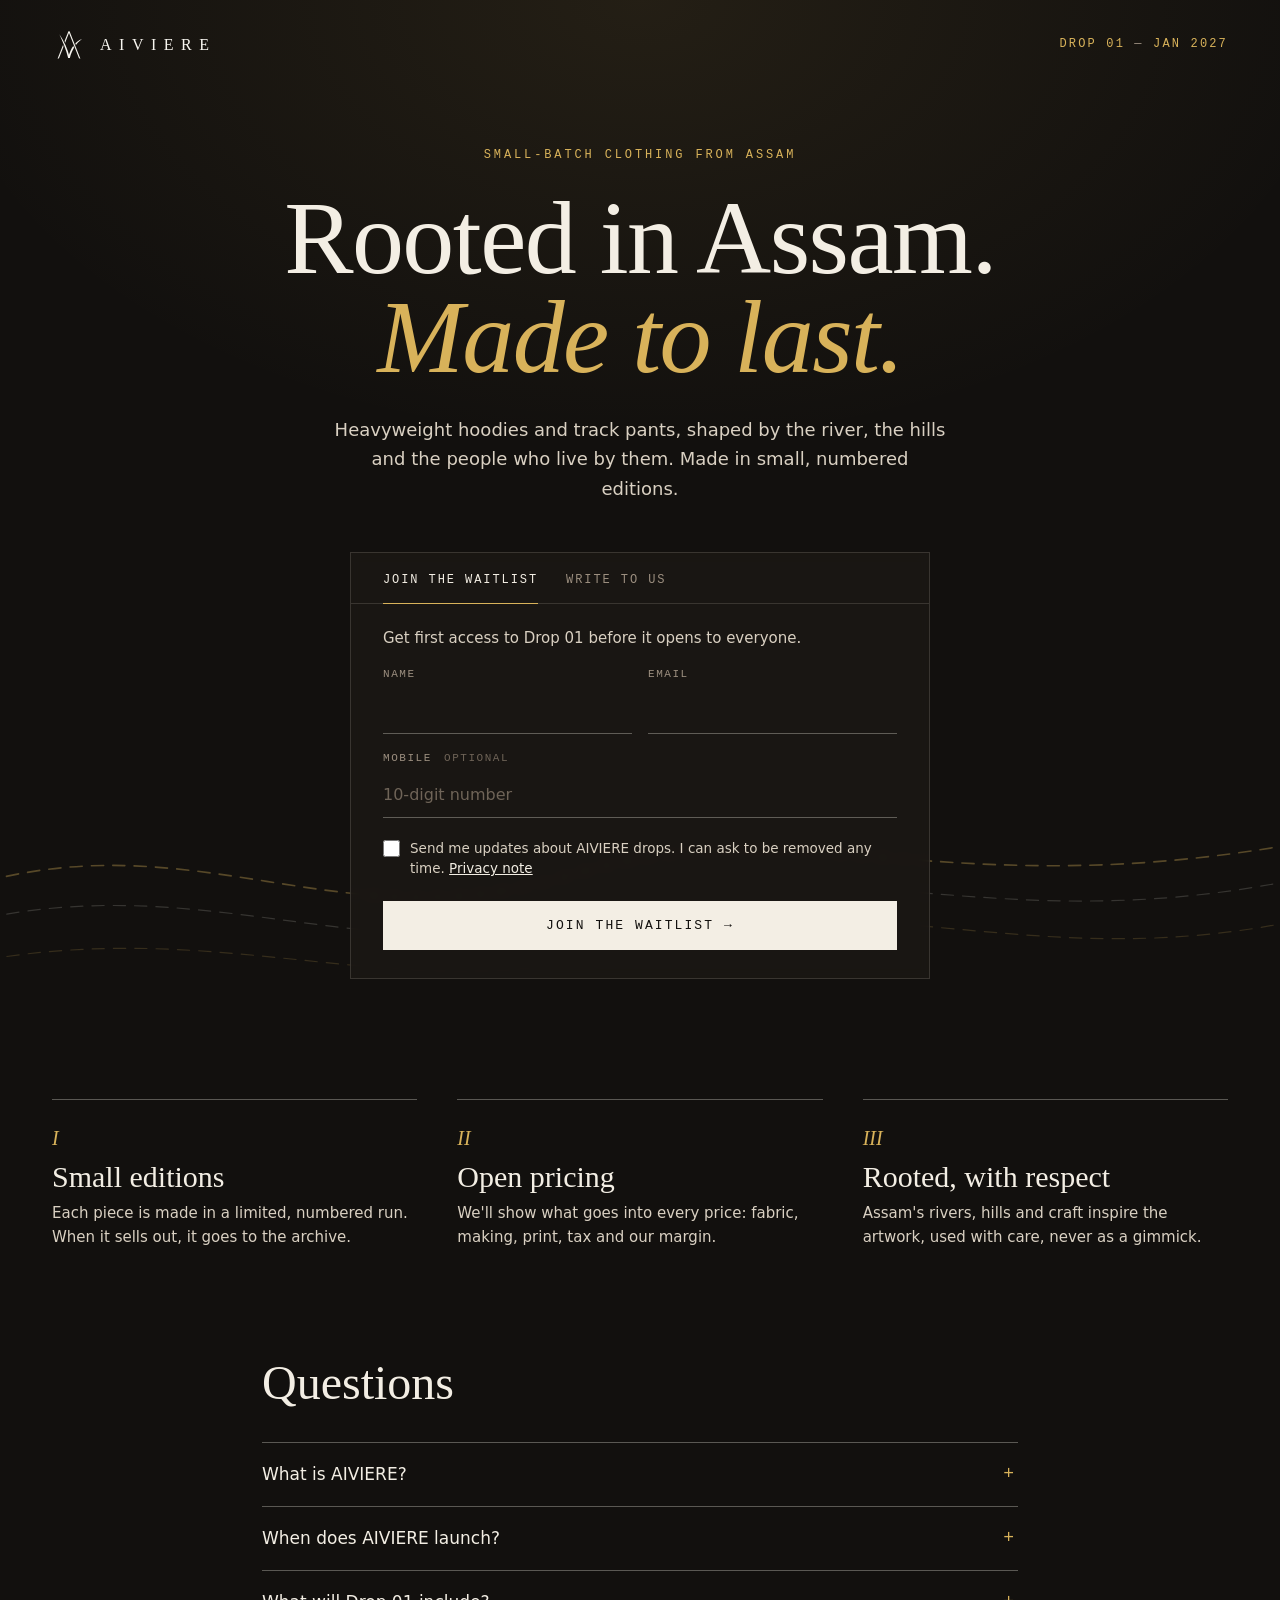
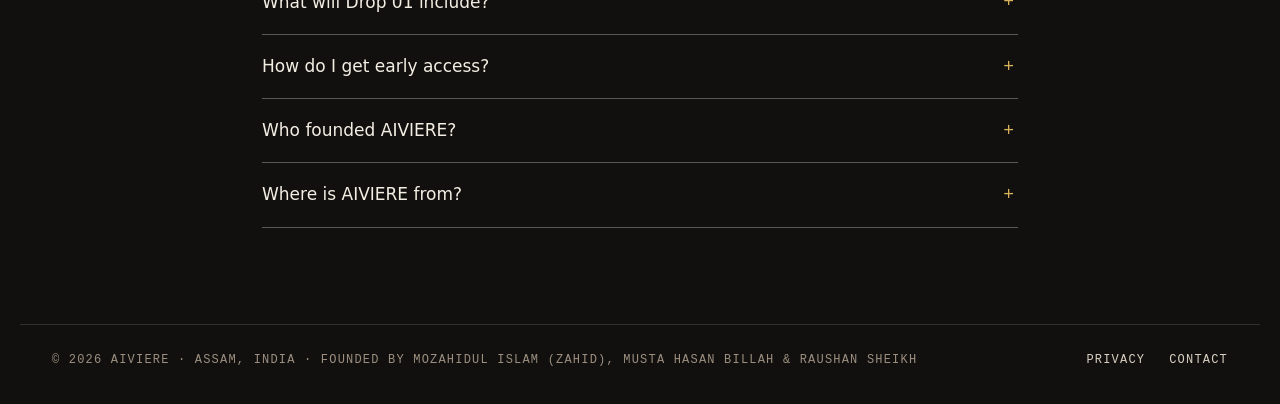
==== commit 3e42e2ad: "Add Raushan Sheikh as co-founder (fix)" ====
--- a/index.html
+++ b/index.html
@@ -15,7 +15,7 @@
 <meta property="og:url" content="https://aiviere.in/">
 <meta property="og:image" content="https://aiviere.in/assets/og-image.png">
 <meta name="robots" content="index, follow">
-<meta name="author" content="Mozahidul Islam (Zahid) and Musta Hasan Billah">
+<meta name="author" content="Mozahidul Islam (Zahid), Musta Hasan Billah and Raushan Sheikh">
 <meta property="og:locale" content="en_IN">
 <meta property="og:image:width" content="1200">
 <meta property="og:image:height" content="630">
@@ -66,6 +66,14 @@
       "https://www.instagram.com/be_a_billah/",
       "https://www.linkedin.com/in/musta-hasan-billah-656588335/"
      ]
+    },
+    {
+     "@type": "Person",
+     "name": "Raushan Sheikh",
+     "jobTitle": "Co-founder",
+     "worksFor": {
+      "@id": "https://aiviere.in/#org"
+     }
     }
    ]
   },
@@ -120,7 +128,7 @@
      "name": "Who founded AIVIERE?",
      "acceptedAnswer": {
       "@type": "Answer",
-      "text": "AIVIERE was founded in Assam by Mozahidul Islam (known as Zahid), founder, and Musta Hasan Billah, co-founder."
+      "text": "AIVIERE was founded in Assam by Mozahidul Islam (known as Zahid), founder, with co-founders Musta Hasan Billah and Raushan Sheikh."
      }
     },
     {
@@ -246,7 +254,7 @@
     </details>
     <details>
       <summary>Who founded AIVIERE?</summary>
-      <p>AIVIERE was founded in Assam by Mozahidul Islam (known as Zahid), founder, and Musta Hasan Billah, co-founder.</p>
+      <p>AIVIERE was founded in Assam by Mozahidul Islam (known as Zahid), founder, with co-founders Musta Hasan Billah and Raushan Sheikh.</p>
     </details>
     <details>
       <summary>Where is AIVIERE from?</summary>
@@ -256,7 +264,7 @@
 </main>
 
 <footer class="site-footer">
-  <p>© 2026 AIVIERE · Assam, India · Founded by Mozahidul Islam (Zahid) &amp; Musta Hasan Billah</p>
+  <p>© 2026 AIVIERE · Assam, India · Founded by Mozahidul Islam (Zahid), Musta Hasan Billah &amp; Raushan Sheikh</p>
   <nav aria-label="Footer"><a href="privacy.html">Privacy</a><a href="#join" data-open="contact">Contact</a></nav>
 </footer>
 
